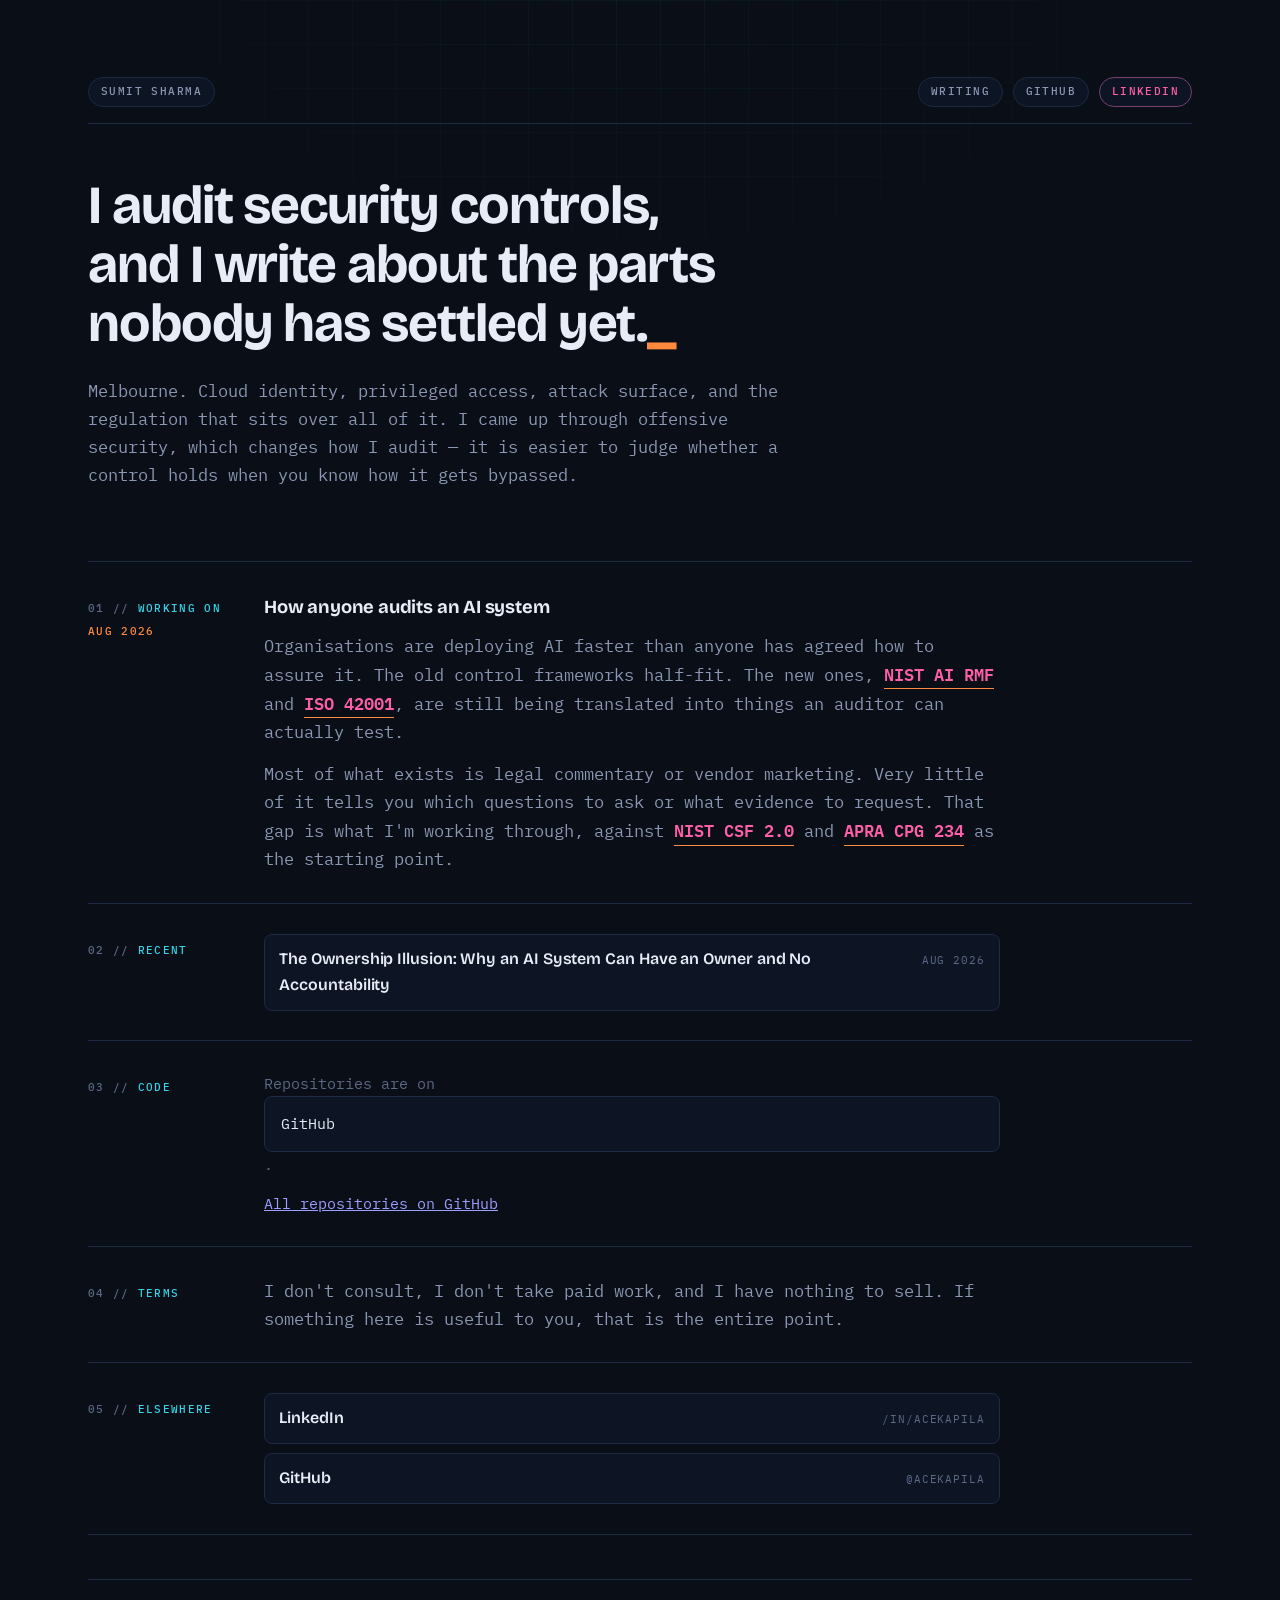
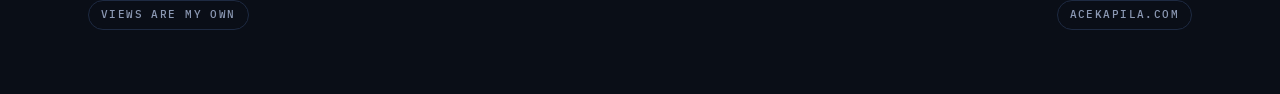
==== index.html @ 3126e385 "Remove 'in financial services' from headline statement" ====
<!DOCTYPE html>
<html lang="en">
<head>
<meta charset="utf-8">
<meta name="viewport" content="width=device-width, initial-scale=1">
<title>Sumit Sharma — acekapila</title>
<meta name="description" content="Sumit Sharma. Security and information security auditor in financial services, Melbourne.">
<meta name="author" content="Sumit Sharma">
<link rel="canonical" href="https://acekapila.com/">
<link rel="icon" href="/favicon.ico" sizes="any">
<meta property="og:type" content="website">
<meta property="og:title" content="Sumit Sharma — acekapila">
<meta property="og:description" content="Security auditor in financial services, Melbourne. I write about the parts nobody has settled yet.">
<meta property="og:url" content="https://acekapila.com/">
<link rel="preconnect" href="https://fonts.googleapis.com">
<link rel="preconnect" href="https://fonts.gstatic.com" crossorigin>
<link href="https://fonts.googleapis.com/css2?family=Bricolage+Grotesque:opsz,wght@12..96,400;12..96,600;12..96,700&family=IBM+Plex+Mono:wght@400;500;600&display=swap" rel="stylesheet">
<meta name="color-scheme" content="dark">
<link rel="stylesheet" href="assets/style.css">
<!-- Cloudflare Web Analytics --><script type='module' src='https://static.cloudflareinsights.com/beacon.min.js' data-cf-beacon='{"token": "5756725cdbbf4eb5a222c07a6df9ddc5"}'></script><!-- End Cloudflare Web Analytics -->
</head>
<body>
<main class="wrap">

  <header class="masthead">
    <p class="tag">Sumit Sharma</p>
    <nav>
      <a class="tag" href="writing/index.html">Writing</a>
      <a class="tag" href="https://github.com/acekapila">GitHub</a>
      <a class="tag tag--accent" href="https://www.linkedin.com/in/acekapila/">LinkedIn</a>
    </nav>
  </header>

  <!-- ============================================================
       DURABLE — should survive a change of focus. Leave this alone.
       ============================================================ -->
  <h1 class="statement rise">I audit security controls, and I write about the parts nobody has settled yet.</h1>

  <p class="standfirst rise">Melbourne. Cloud identity, privileged access, attack surface, and the regulation that sits over all of it. I came up through offensive security, which changes how I audit — it is easier to judge whether a control holds when you know how it gets bypassed.</p>

  <div class="entries">

    <!-- ============================================================
         SWAPPABLE — when your focus moves, change only this block
         and its date. Nothing above needs touching.
         ============================================================ -->
    <section class="entry rise">
      <p class="entry__ref">Working on<span>Aug 2026</span></p>
      <div>
        <h2>How anyone audits an AI system</h2>
        <p class="entry__body">Organisations are deploying AI faster than anyone has agreed how to assure it. The old control frameworks half-fit. The new ones, <strong>NIST AI RMF</strong> and <strong>ISO 42001</strong>, are still being translated into things an auditor can actually test.</p>
        <p class="entry__body">Most of what exists is legal commentary or vendor marketing. Very little of it tells you which questions to ask or what evidence to request. That gap is what I'm working through, against <strong>NIST CSF 2.0</strong> and <strong>APRA CPG 234</strong> as the starting point.</p>
      </div>
    </section>

    <section class="entry rise">
      <p class="entry__ref">Recent</p>
      <div>
        <ul class="links">
          <li>
            <a href="writing/the-ownership-illusion/">
              <span class="links__name">The Ownership Illusion: Why an AI System Can Have an Owner and No Accountability</span>
              <span class="links__meta">Aug 2026</span>
            </a>
          </li>
        </ul>
      </div>
    </section>

    <!-- ============================================================
         CODE — populates itself from the GitHub API.
         Tag a repo with the topic "showcase" on GitHub to feature it.
         With no tagged repos it shows the four most recently pushed.
         ============================================================ -->
    <section class="entry rise">
      <p class="entry__ref">Code</p>
      <div>
        <ul class="repos" id="repos" data-user="acekapila" data-topic="showcase" data-limit="4">
          <li><p class="repos--loading">Loading repositories&hellip;</p></li>
        </ul>
        <p class="links__note" style="margin-top:.9rem;"><a href="https://github.com/acekapila">All repositories on GitHub</a></p>
      </div>
    </section>

    <section class="entry rise">
      <p class="entry__ref">Terms</p>
      <div>
        <p class="entry__body">I don't consult, I don't take paid work, and I have nothing to sell. If something here is useful to you, that is the entire point.</p>
      </div>
    </section>

    <section class="entry rise">
      <p class="entry__ref">Elsewhere</p>
      <div>
        <ul class="links">
          <li>
            <a href="https://www.linkedin.com/in/acekapila/">
              <span class="links__name">LinkedIn</span>
              <span class="links__meta">/in/acekapila</span>
            </a>
          </li>
          <li>
            <a href="https://github.com/acekapila">
              <span class="links__name">GitHub</span>
              <span class="links__meta">@acekapila</span>
            </a>
          </li>
        </ul>
      </div>
    </section>

  </div>

  <footer class="colophon">
    <p class="tag">Views are my own</p>
    <p class="tag">acekapila.com</p>
  </footer>

</main>

<script>
(function () {
  var el = document.getElementById('repos');
  if (!el) return;

  var user  = el.getAttribute('data-user');
  var topic = el.getAttribute('data-topic');
  var limit = parseInt(el.getAttribute('data-limit'), 10) || 4;

  function fallback(msg) {
    el.innerHTML = '<li><p class="repos--loading">' + msg + '</p></li>';
  }

  function esc(s) {
    return String(s == null ? '' : s).replace(/[&<>"']/g, function (c) {
      return { '&': '&amp;', '<': '&lt;', '>': '&gt;', '"': '&quot;', "'": '&#39;' }[c];
    });
  }

  fetch('https://api.github.com/users/' + user + '/repos?sort=pushed&per_page=100', {
    headers: { 'Accept': 'application/vnd.github+json' }
  })
    .then(function (r) {
      if (!r.ok) throw new Error(r.status);
      return r.json();
    })
    .then(function (all) {
      if (!Array.isArray(all)) throw new Error('bad payload');

      var live = all.filter(function (r) {
        return !r.fork && !r.archived && !r.private;
      });

      var tagged = live.filter(function (r) {
        return (r.topics || []).indexOf(topic) !== -1;
      });

      var picked = (tagged.length ? tagged : live).slice(0, limit);

      if (!picked.length) {
        fallback('No public repositories yet.');
        return;
      }

      el.innerHTML = picked.map(function (r) {
        var meta = [];
        if (r.language) {
          meta.push('<span class="repo__lang">' + esc(r.language) + '</span>');
        }
        if (r.stargazers_count) {
          meta.push('<span>' + r.stargazers_count + ' stars</span>');
        }
        if (r.pushed_at) {
          meta.push('<span>Updated ' + new Date(r.pushed_at).toLocaleDateString('en-AU', {
            month: 'short', year: 'numeric'
          }) + '</span>');
        }
        return '<li><a href="' + esc(r.html_url) + '">' +
          '<span class="repo__name">' + esc(r.name) + '</span>' +
          (r.description ? '<p class="repo__desc">' + esc(r.description) + '</p>' : '') +
          (meta.length ? '<p class="repo__meta">' + meta.join('') + '</p>' : '') +
          '</a></li>';
      }).join('');
    })
    .catch(function () {
      fallback('Repositories are on <a href="https://github.com/' + user + '">GitHub</a>.');
    });
})();
</script>
</body>
</html>
---- assets/style.css ----
/* acekapila.com — techno */

:root{
  --bg:#0a0e17;
  --panel:#0d1424;
  --panel-hi:#111a2e;
  --border:#1e2a42;
  --ink:#e7ecf7;
  --ink-soft:#8b98b3;
  --accent:#35d4e8;     /* cyan — links, refs, eyebrow */
  --accent-2:#ff5fa8;   /* magenta — strong emphasis */
  --accent-3:#ff8a3d;   /* orange — underline / cursor */
  --mute:#5c6a86;
  --measure:46rem;
  --mono:"IBM Plex Mono",ui-monospace,"SFMono-Regular",Menlo,Consolas,monospace;
  --grot:"Bricolage Grotesque",system-ui,sans-serif;
}

*,*::before,*::after{box-sizing:border-box;}
html{-webkit-text-size-adjust:100%;}

body{
  margin:0;
  background:var(--bg);
  color:var(--ink-soft);
  font-family:var(--mono);
  font-size:clamp(1rem,0.95rem + 0.28vw,1.0625rem);
  line-height:1.65;
  -webkit-font-smoothing:antialiased;
}

/* faint circuit grid */
body::before{
  content:"";
  position:fixed;
  inset:0;
  pointer-events:none;
  z-index:0;
  background-image:
    linear-gradient(rgba(53,212,232,.05) 1px,transparent 1px),
    linear-gradient(90deg,rgba(53,212,232,.05) 1px,transparent 1px);
  background-size:2.75rem 2.75rem;
  mask-image:radial-gradient(ellipse 70% 55% at 50% 0%,#000 0%,transparent 75%);
}

.wrap{
  position:relative;
  z-index:1;
  max-width:76rem;
  margin:0 auto;
  padding:clamp(2.25rem,6vw,5rem) clamp(1.25rem,5vw,3.5rem) 4rem;
}

/* ---------- masthead ---------- */

.masthead{
  display:flex;
  flex-wrap:wrap;
  gap:.6rem 1rem;
  align-items:baseline;
  justify-content:space-between;
  padding-bottom:1rem;
  border-bottom:1px solid var(--border);
}

.masthead a{text-decoration:none;}

.tag{
  display:inline-block;
  font-family:var(--mono);
  font-size:.68rem;
  font-weight:500;
  letter-spacing:.13em;
  text-transform:uppercase;
  color:var(--ink-soft);
  border:1px solid var(--border);
  background:var(--panel);
  border-radius:99px;
  padding:.32rem .75rem;
  margin:0;
  transition:border-color .15s ease,color .15s ease;
}

.tag--accent{color:var(--accent-2);border-color:color-mix(in srgb,var(--accent-2) 40%,var(--border));}

.masthead a.tag:hover,.masthead a.tag:focus-visible{
  color:var(--accent);
  border-color:var(--accent);
}
.masthead a.tag:focus-visible{outline:2px solid var(--accent);outline-offset:2px;}

.masthead nav{display:flex;flex-wrap:wrap;gap:.6rem;}

/* ---------- statement ---------- */

.statement{
  font-family:var(--grot);
  font-weight:700;
  font-size:clamp(1.85rem,1.1rem + 3.4vw,3.35rem);
  line-height:1.1;
  letter-spacing:-.02em;
  color:var(--ink);
  margin:clamp(2rem,5vw,3.25rem) 0 0;
  max-width:22ch;
  text-wrap:balance;
}

.statement::after{
  content:"_";
  color:var(--accent-3);
  animation:blink 1.1s step-end infinite;
}

@keyframes blink{50%{opacity:0;}}

.standfirst{
  margin:1.5rem 0 0;
  max-width:var(--measure);
  font-size:1em;
  color:var(--ink-soft);
}

/* ---------- entries ---------- */

.entries{
  margin:clamp(2.75rem,7vw,4.5rem) 0 0;
  border-top:1px solid var(--border);
  counter-reset:entry;
}

.entry{
  counter-increment:entry;
  display:grid;
  grid-template-columns:9rem minmax(0,1fr);
  gap:0 2rem;
  padding:1.85rem 0;
  border-bottom:1px solid var(--border);
}

.entry__ref{
  font-family:var(--mono);
  font-size:.68rem;
  font-weight:500;
  letter-spacing:.12em;
  text-transform:uppercase;
  color:var(--accent);
  padding-top:.5rem;
  margin:0;
}

.entry__ref::before{
  content:"0" counter(entry) " // ";
  color:var(--mute);
}

.entry__ref span{display:block;color:var(--accent-3);margin-top:.35rem;}

.entry__body{margin:0;max-width:var(--measure);}
.entry__body + .entry__body{margin-top:.9rem;}

.entry__body strong{
  font-weight:600;
  color:var(--accent-2);
  border-bottom:1.5px solid var(--accent-3);
  padding-bottom:.05em;
}

.entry h2{
  font-family:var(--grot);
  font-weight:700;
  font-size:1.15rem;
  letter-spacing:-.01em;
  color:var(--ink);
  margin:0 0 .6rem;
}

/* ---------- link lists ---------- */

.links{list-style:none;margin:0;padding:0;max-width:var(--measure);}
.links li + li{margin-top:.6rem;}

.links a{
  display:flex;
  align-items:baseline;
  gap:.85rem;
  padding:.7rem .9rem;
  color:var(--ink);
  text-decoration:none;
  background:var(--panel);
  border:1px solid var(--border);
  border-radius:8px;
  transition:border-color .15s ease,background .15s ease;
}

.links a:hover,.links a:focus-visible{
  border-color:var(--accent);
  background:var(--panel-hi);
}

.links a:focus-visible{outline:2px solid var(--accent);outline-offset:2px;}

.links__name{
  font-family:var(--grot);
  font-weight:600;
  font-size:1rem;
  letter-spacing:-.005em;
}

.links__meta{
  font-family:var(--mono);
  font-size:.68rem;
  letter-spacing:.08em;
  text-transform:uppercase;
  color:var(--mute);
  margin-left:auto;
  white-space:nowrap;
}

.links__note{
  margin:.1rem 0 0;
  font-size:.95rem;
  color:var(--ink-soft);
  max-width:var(--measure);
}

/* ---------- article ---------- */

.article{max-width:var(--measure);margin:clamp(2rem,5vw,3.25rem) 0 0;}

.article h1{
  font-family:var(--grot);
  font-weight:700;
  font-size:clamp(1.6rem,1.15rem + 2vw,2.5rem);
  line-height:1.14;
  letter-spacing:-.02em;
  color:var(--ink);
  margin:.6rem 0 0;
  text-wrap:balance;
}

.article h2{
  font-family:var(--grot);
  font-weight:700;
  font-size:1.25rem;
  letter-spacing:-.01em;
  color:var(--ink);
  margin:2.4rem 0 .6rem;
}

.article p{margin:0 0 1.15rem;}
.article ul,.article ol{margin:0 0 1.15rem;padding-left:1.15rem;}
.article li{margin-bottom:.4rem;}

.article a{
  color:var(--accent);
  text-decoration:underline;
  text-underline-offset:.18em;
  text-decoration-thickness:1.5px;
  text-decoration-color:var(--accent-3);
}
.article a:hover,.article a:focus-visible{color:var(--ink);}

.article table{border-collapse:collapse;width:100%;margin:0 0 1.5rem;font-size:.92rem;}
.article th,.article td{text-align:left;padding:.55rem .75rem .55rem 0;border-bottom:1px solid var(--border);vertical-align:top;}
.article th{
  font-family:var(--mono);
  font-size:.68rem;
  font-weight:500;
  letter-spacing:.1em;
  text-transform:uppercase;
  color:var(--accent);
}

.article blockquote{
  margin:0 0 1.15rem;
  padding:.9rem 1.1rem;
  background:var(--panel);
  border-left:2px solid var(--accent-3);
  color:var(--ink-soft);
  border-radius:0 8px 8px 0;
}

/* ---------- colophon ---------- */

.colophon{
  margin-top:2.75rem;
  padding-top:1.25rem;
  border-top:1px solid var(--border);
  display:flex;
  flex-wrap:wrap;
  gap:.4rem 1.5rem;
  justify-content:space-between;
}

.colophon .tag{background:transparent;}

/* ---------- load sequence ---------- */

.rise{opacity:0;transform:translateY(9px);animation:rise .62s cubic-bezier(.22,.7,.3,1) forwards;}
.rise:nth-child(1){animation-delay:.04s;}
.rise:nth-child(2){animation-delay:.1s;}
.rise:nth-child(3){animation-delay:.16s;}
.rise:nth-child(4){animation-delay:.22s;}
.rise:nth-child(5){animation-delay:.28s;}
.rise:nth-child(6){animation-delay:.34s;}

@keyframes rise{to{opacity:1;transform:none;}}

@media (prefers-reduced-motion:reduce){
  .rise{animation:none;opacity:1;transform:none;}
  .statement::after{animation:none;}
}

/* ---------- narrow ---------- */

@media (max-width:34rem){
  .entry{grid-template-columns:1fr;gap:.6rem;}
  .entry__ref{padding-top:0;}
  .entry__ref span{display:inline;margin:0 0 0 .6rem;}
  .links a{flex-wrap:wrap;gap:.15rem .85rem;}
  .links__meta{margin-left:0;}
  body::before{display:none;}
}

/* ---------- repository list ---------- */

.repos{list-style:none;margin:0;padding:0;max-width:var(--measure);}
.repos li{padding:0;margin:0 0 .6rem;}
.repos li:last-child{margin-bottom:0;}

.repos a{
  display:block;
  padding:.9rem 1rem;
  color:var(--ink);
  text-decoration:none;
  background:var(--panel);
  border:1px solid var(--border);
  border-radius:8px;
  transition:border-color .15s ease,background .15s ease;
}

.repos a:hover,.repos a:focus-visible{
  border-color:var(--accent);
  background:var(--panel-hi);
}

.repos a:focus-visible{outline:2px solid var(--accent);outline-offset:2px;}

.repo__name{
  font-family:var(--mono);
  font-size:.92rem;
  font-weight:600;
  letter-spacing:-.005em;
  color:var(--ink);
}

.repo__desc{
  margin:.3rem 0 0;
  font-size:.92rem;
  line-height:1.5;
  color:var(--ink-soft);
}

.repo__meta{
  margin:.5rem 0 0;
  display:flex;
  flex-wrap:wrap;
  gap:.35rem .9rem;
  font-family:var(--mono);
  font-size:.66rem;
  letter-spacing:.1em;
  text-transform:uppercase;
  color:var(--mute);
}

.repo__lang::before{
  content:"";
  display:inline-block;
  width:.45rem;height:.45rem;
  margin-right:.4rem;
  border-radius:50%;
  background:var(--accent);
  box-shadow:0 0 6px var(--accent);
  vertical-align:.02rem;
}

.repos--loading{color:var(--mute);font-size:.95rem;margin:0;}
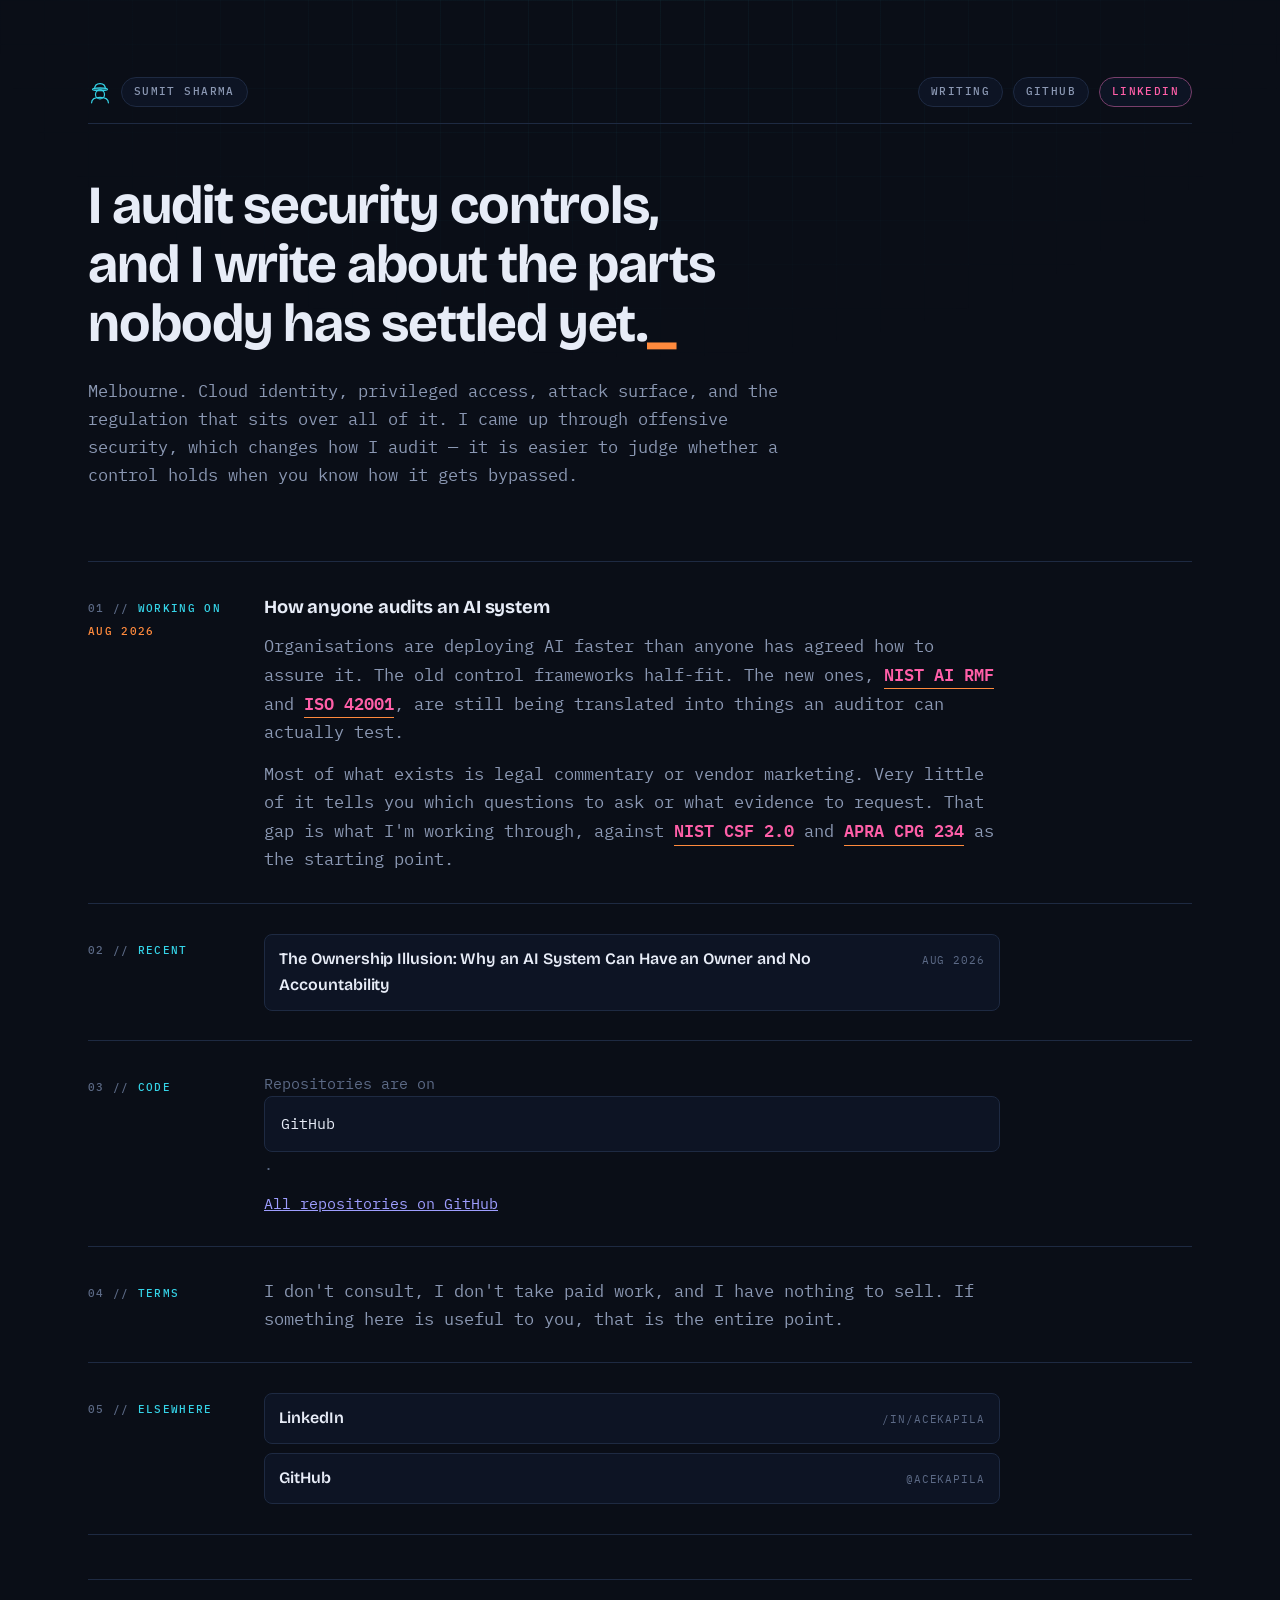
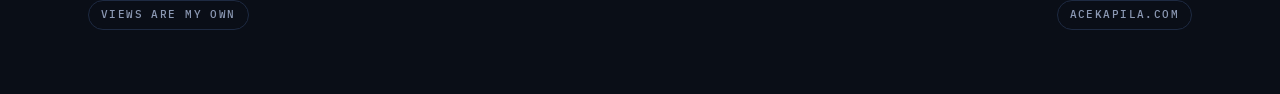
==== commit 998287a9: "Add hat logo mark to home page masthead" ====
--- a/index.html
+++ b/index.html
@@ -23,7 +23,15 @@
 <main class="wrap">
 
   <header class="masthead">
-    <p class="tag">Sumit Sharma</p>
+    <div class="brand">
+      <svg class="logo" viewBox="0 0 40 40" aria-hidden="true">
+        <path d="M11 15 Q11 6 20 6 Q29 6 29 15 Z"/>
+        <ellipse cx="20" cy="15.5" rx="12.5" ry="2.4"/>
+        <circle cx="20" cy="24" r="7.5"/>
+        <path d="M6 38 Q6 29 20 29 Q34 29 34 38"/>
+      </svg>
+      <p class="tag">Sumit Sharma</p>
+    </div>
     <nav>
       <a class="tag" href="writing/index.html">Writing</a>
       <a class="tag" href="https://github.com/acekapila">GitHub</a>
--- a/assets/style.css
+++ b/assets/style.css
@@ -57,10 +57,23 @@
   display:flex;
   flex-wrap:wrap;
   gap:.6rem 1rem;
-  align-items:baseline;
+  align-items:center;
   justify-content:space-between;
   padding-bottom:1rem;
   border-bottom:1px solid var(--border);
+}
+
+.brand{display:flex;align-items:center;gap:.55rem;}
+
+.logo{
+  width:1.5rem;
+  height:1.5rem;
+  flex:none;
+  fill:none;
+  stroke:var(--accent);
+  stroke-width:2;
+  stroke-linecap:round;
+  stroke-linejoin:round;
 }
 
 .masthead a{text-decoration:none;}
@@ -236,6 +249,13 @@
   color:var(--ink);
   margin:.6rem 0 0;
   text-wrap:balance;
+}
+
+.article img{
+  max-width:100%;
+  height:auto;
+  display:block;
+  margin:1.75rem 0;
 }
 
 .article h2{
@@ -296,7 +316,7 @@
 
 /* ---------- load sequence ---------- */
 
-.rise{opacity:0;transform:translateY(9px);animation:rise .62s cubic-bezier(.22,.7,.3,1) forwards;}
+.rise{opacity:0;animation:rise .62s cubic-bezier(.22,.7,.3,1) forwards;}
 .rise:nth-child(1){animation-delay:.04s;}
 .rise:nth-child(2){animation-delay:.1s;}
 .rise:nth-child(3){animation-delay:.16s;}
@@ -304,10 +324,10 @@
 .rise:nth-child(5){animation-delay:.28s;}
 .rise:nth-child(6){animation-delay:.34s;}
 
-@keyframes rise{to{opacity:1;transform:none;}}
+@keyframes rise{to{opacity:1;}}
 
 @media (prefers-reduced-motion:reduce){
-  .rise{animation:none;opacity:1;transform:none;}
+  .rise{animation:none;opacity:1;}
   .statement::after{animation:none;}
 }
 
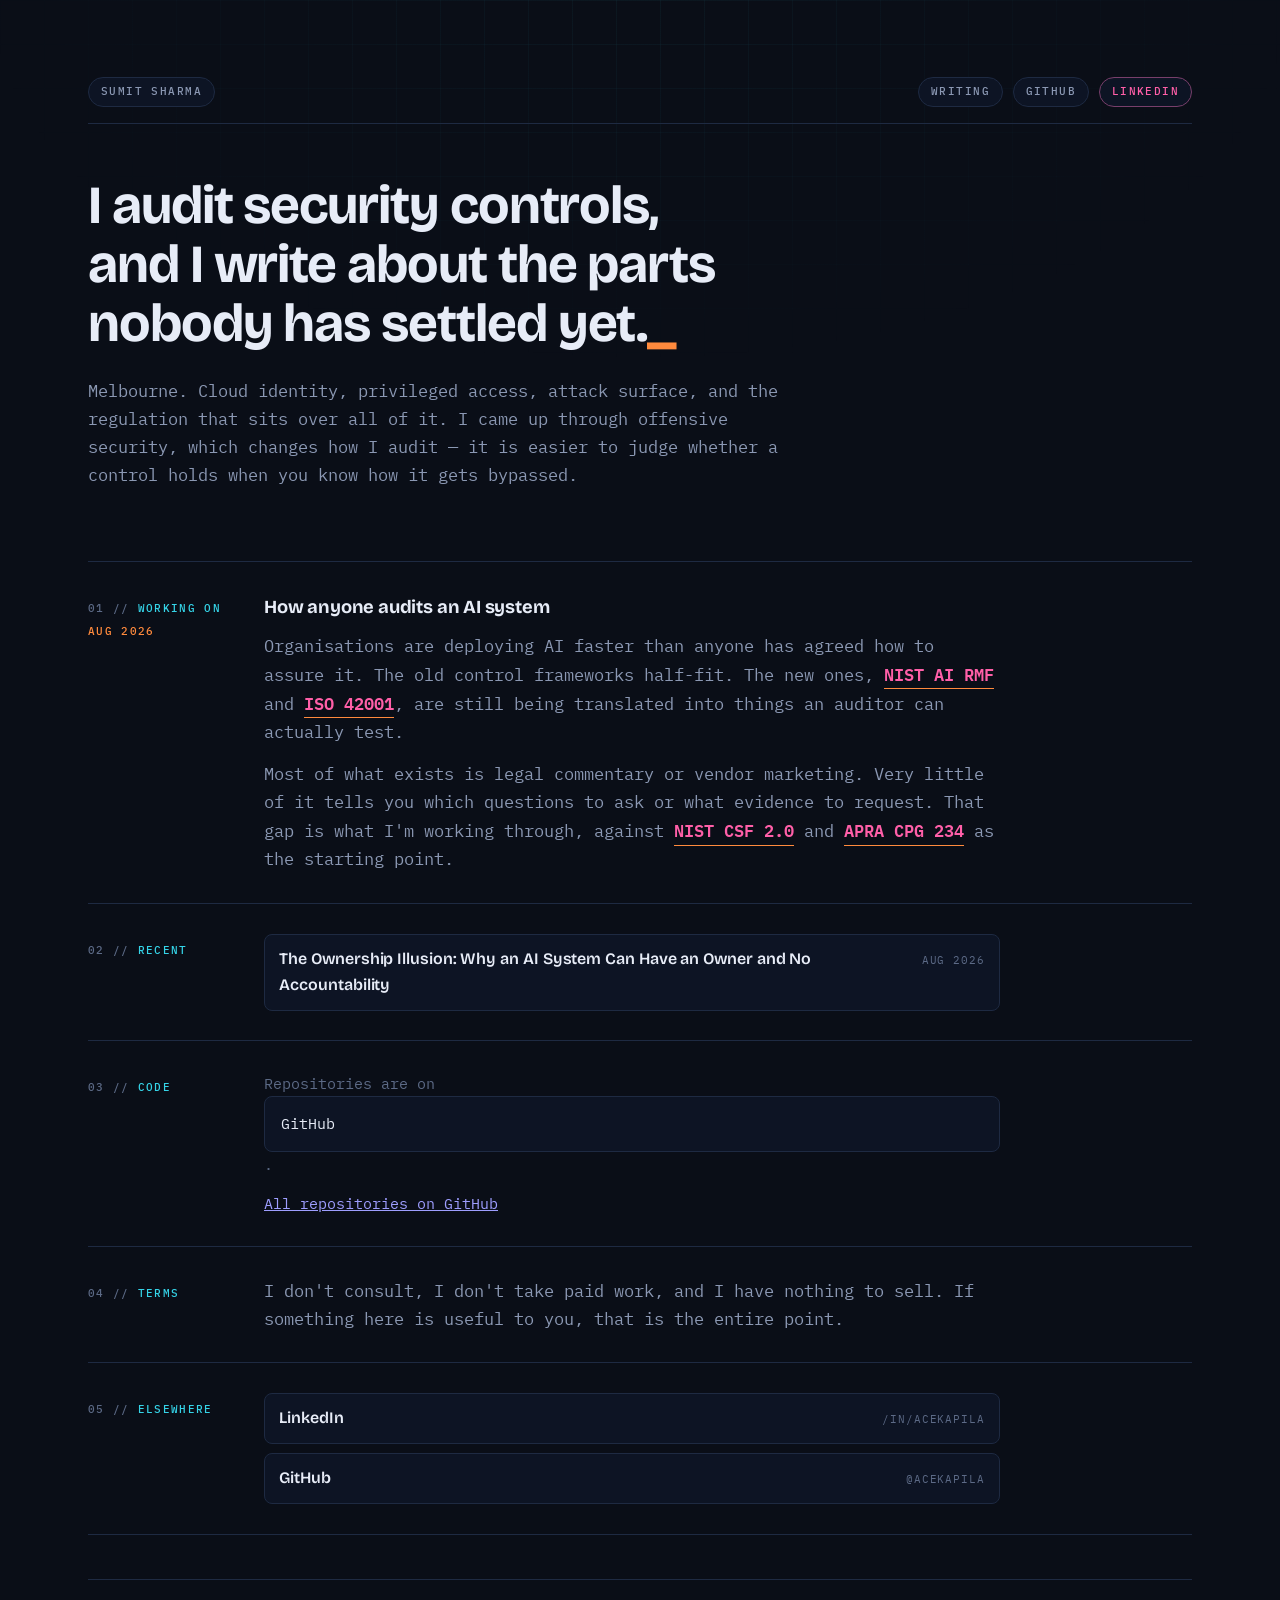
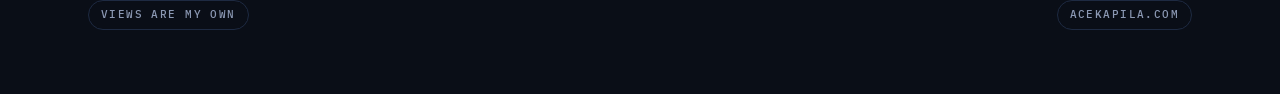
==== commit 7f33f10a: "Revert "Add hat logo mark to home page masthead" This reverts commit 998287a91fddde5cff559dc99370153" ====
--- a/index.html
+++ b/index.html
@@ -23,15 +23,7 @@
 <main class="wrap">
 
   <header class="masthead">
-    <div class="brand">
-      <svg class="logo" viewBox="0 0 40 40" aria-hidden="true">
-        <path d="M11 15 Q11 6 20 6 Q29 6 29 15 Z"/>
-        <ellipse cx="20" cy="15.5" rx="12.5" ry="2.4"/>
-        <circle cx="20" cy="24" r="7.5"/>
-        <path d="M6 38 Q6 29 20 29 Q34 29 34 38"/>
-      </svg>
-      <p class="tag">Sumit Sharma</p>
-    </div>
+    <p class="tag">Sumit Sharma</p>
     <nav>
       <a class="tag" href="writing/index.html">Writing</a>
       <a class="tag" href="https://github.com/acekapila">GitHub</a>
--- a/assets/style.css
+++ b/assets/style.css
@@ -57,23 +57,10 @@
   display:flex;
   flex-wrap:wrap;
   gap:.6rem 1rem;
-  align-items:center;
+  align-items:baseline;
   justify-content:space-between;
   padding-bottom:1rem;
   border-bottom:1px solid var(--border);
-}
-
-.brand{display:flex;align-items:center;gap:.55rem;}
-
-.logo{
-  width:1.5rem;
-  height:1.5rem;
-  flex:none;
-  fill:none;
-  stroke:var(--accent);
-  stroke-width:2;
-  stroke-linecap:round;
-  stroke-linejoin:round;
 }
 
 .masthead a{text-decoration:none;}
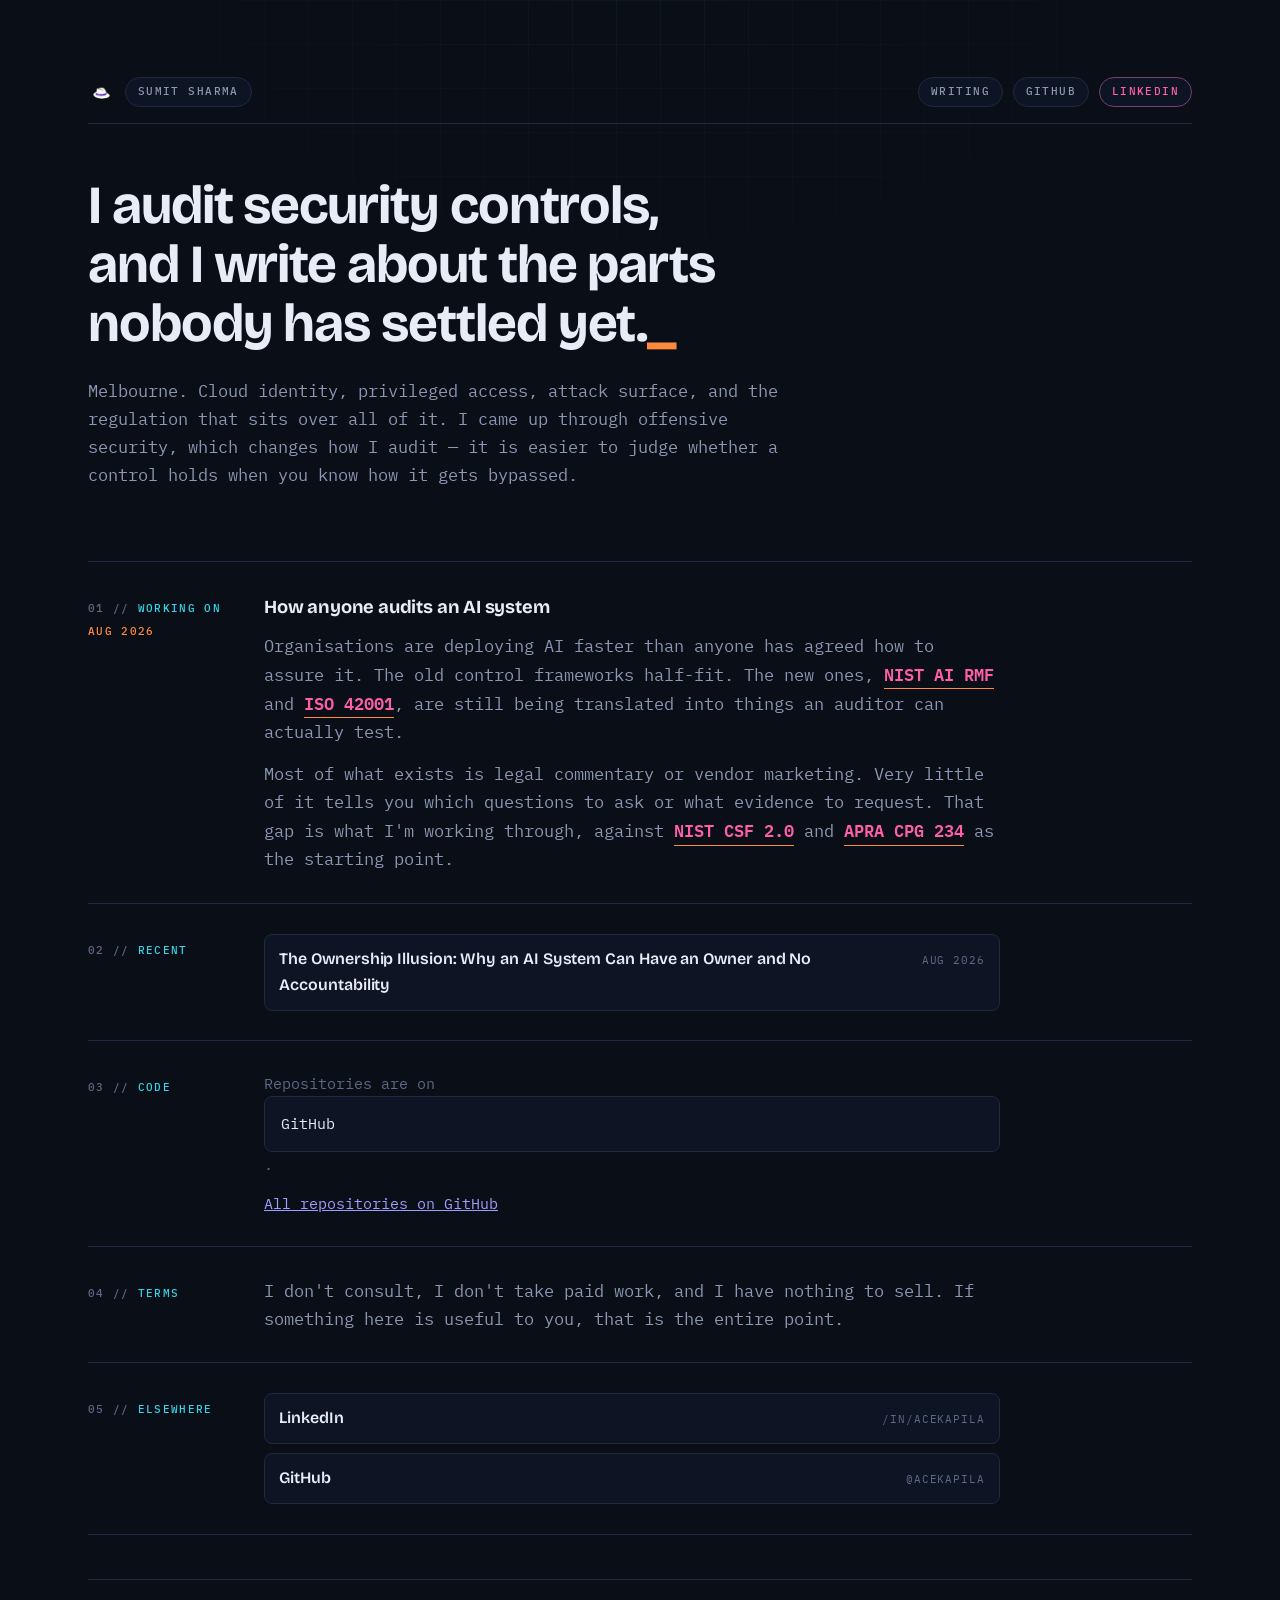
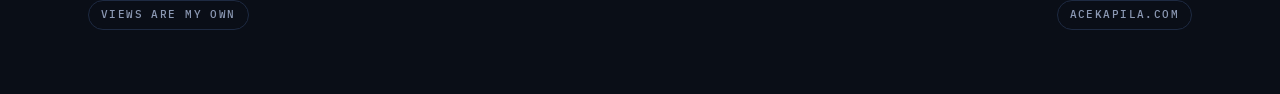
==== commit 2a6a8136: "Add hat logo to masthead on all pages" ====
--- a/index.html
+++ b/index.html
@@ -23,7 +23,10 @@
 <main class="wrap">
 
   <header class="masthead">
-    <p class="tag">Sumit Sharma</p>
+    <div class="brand">
+      <img class="logo" src="assets/images/logo.png" alt="">
+      <p class="tag">Sumit Sharma</p>
+    </div>
     <nav>
       <a class="tag" href="writing/index.html">Writing</a>
       <a class="tag" href="https://github.com/acekapila">GitHub</a>
--- a/assets/style.css
+++ b/assets/style.css
@@ -57,11 +57,15 @@
   display:flex;
   flex-wrap:wrap;
   gap:.6rem 1rem;
-  align-items:baseline;
+  align-items:center;
   justify-content:space-between;
   padding-bottom:1rem;
   border-bottom:1px solid var(--border);
 }
+
+.brand{display:flex;align-items:center;gap:.55rem;}
+
+.logo{width:1.75rem;height:1.75rem;flex:none;}
 
 .masthead a{text-decoration:none;}
 
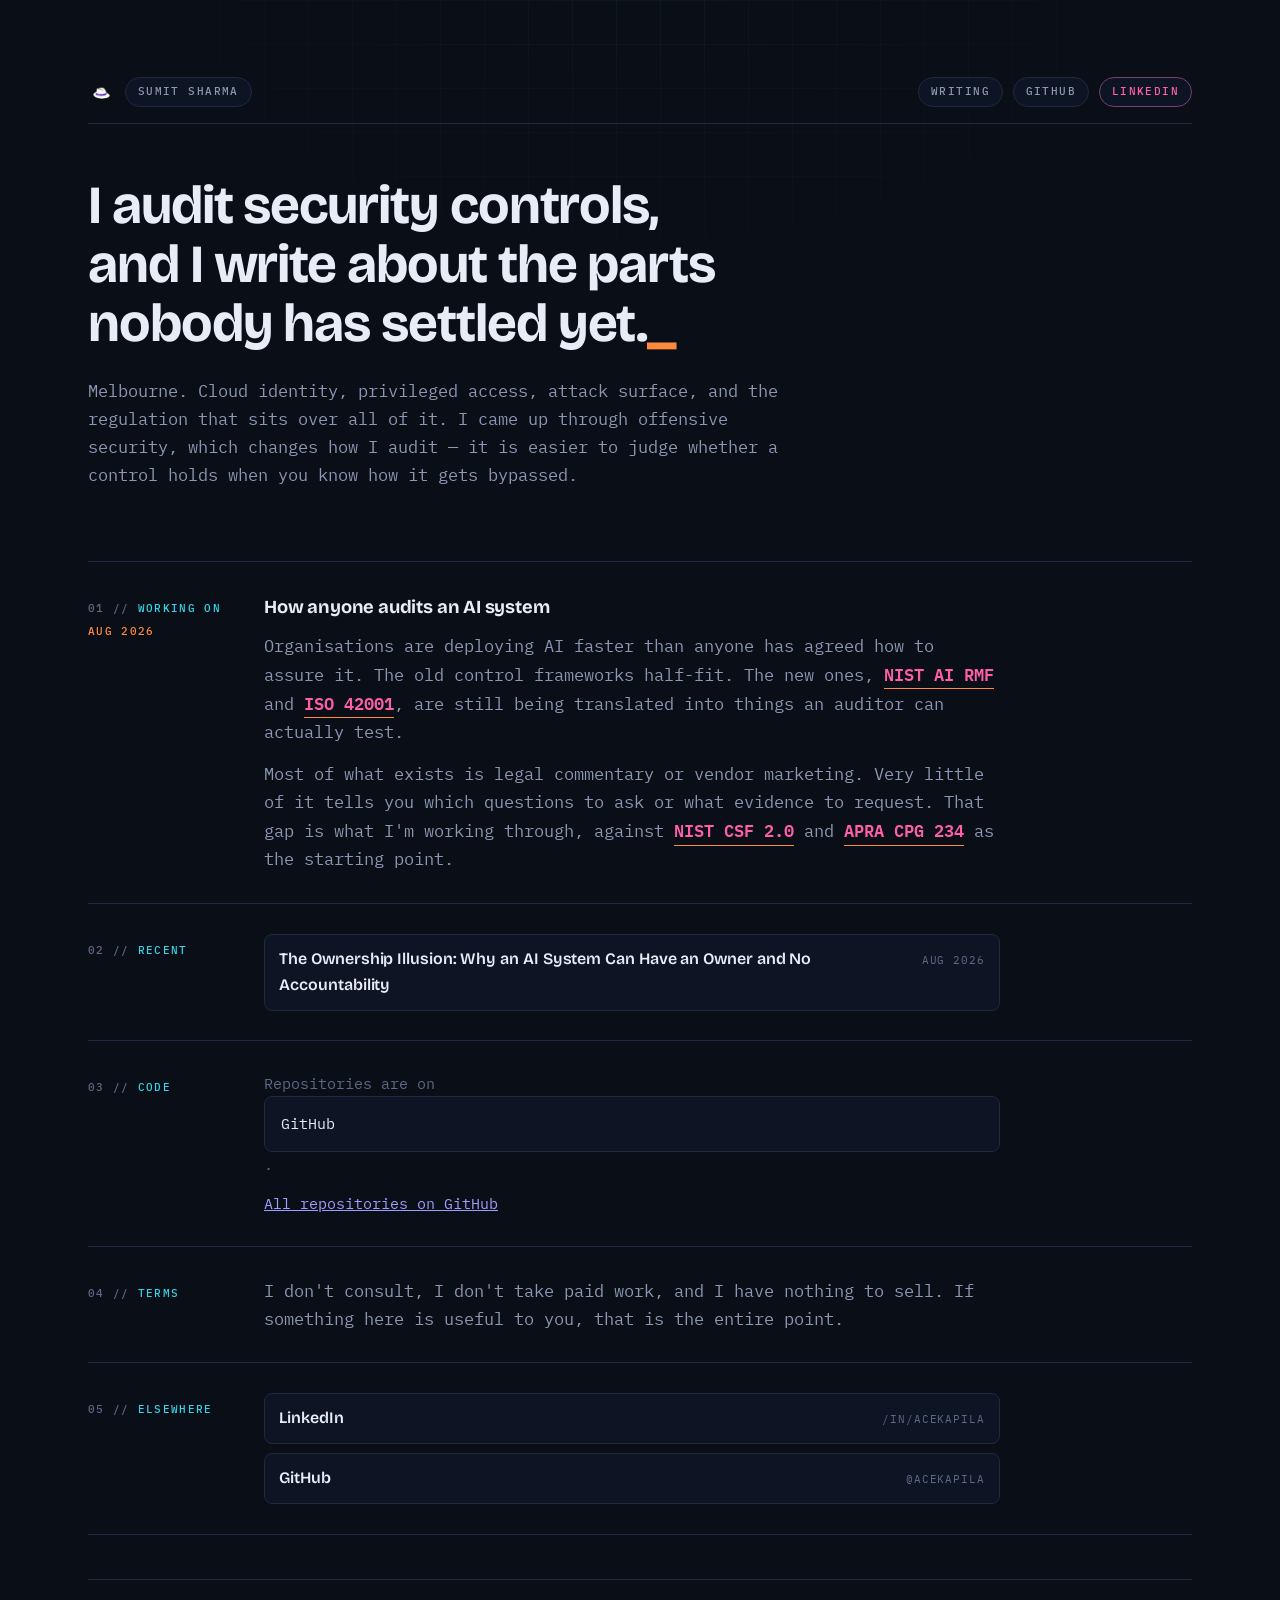
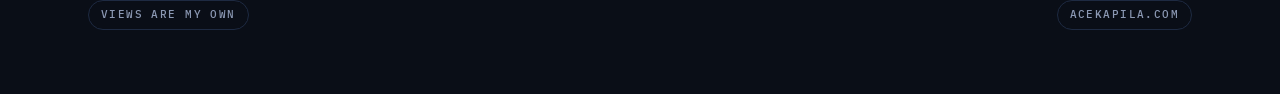
==== commit 9d4eb6a0: "Bust stylesheet cache so logo sizing takes effect immediately" ====
--- a/index.html
+++ b/index.html
@@ -16,7 +16,7 @@
 <link rel="preconnect" href="https://fonts.gstatic.com" crossorigin>
 <link href="https://fonts.googleapis.com/css2?family=Bricolage+Grotesque:opsz,wght@12..96,400;12..96,600;12..96,700&family=IBM+Plex+Mono:wght@400;500;600&display=swap" rel="stylesheet">
 <meta name="color-scheme" content="dark">
-<link rel="stylesheet" href="assets/style.css">
+<link rel="stylesheet" href="assets/style.css?v=2">
 <!-- Cloudflare Web Analytics --><script type='module' src='https://static.cloudflareinsights.com/beacon.min.js' data-cf-beacon='{"token": "5756725cdbbf4eb5a222c07a6df9ddc5"}'></script><!-- End Cloudflare Web Analytics -->
 </head>
 <body>
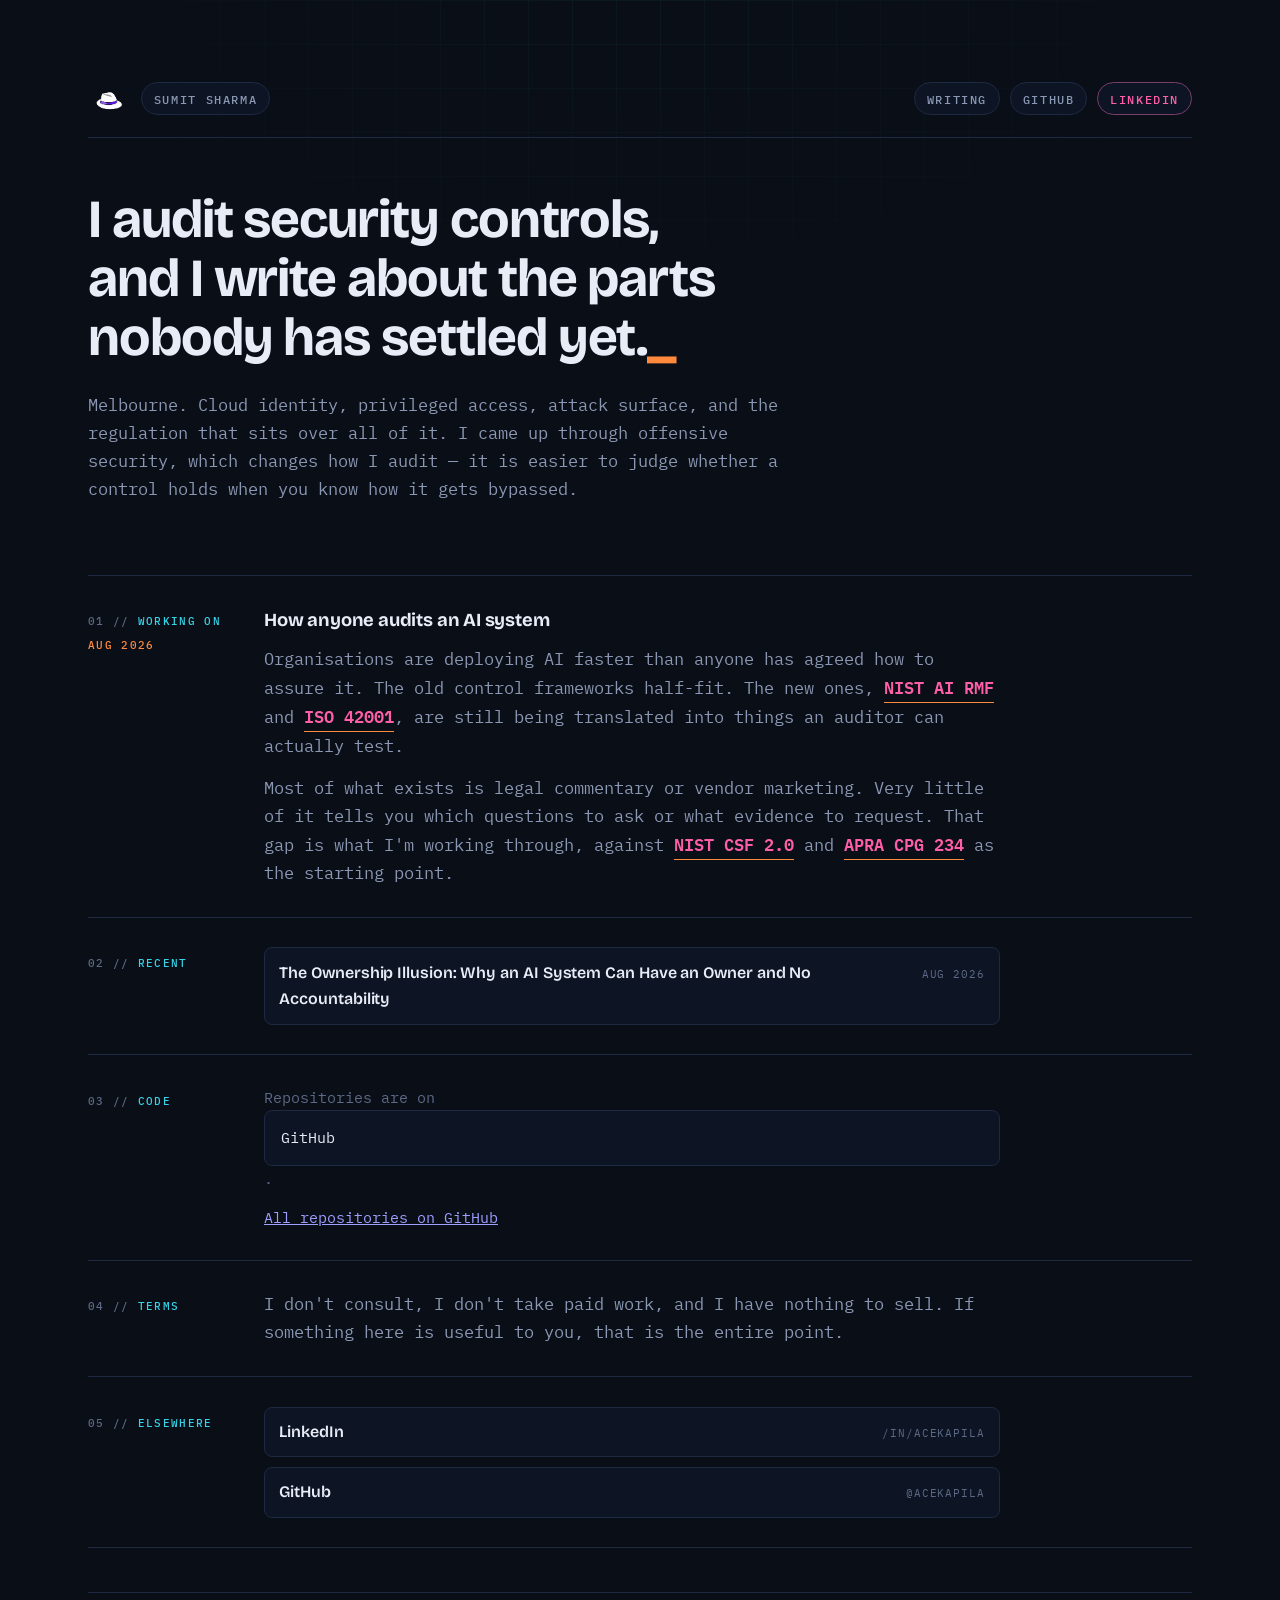
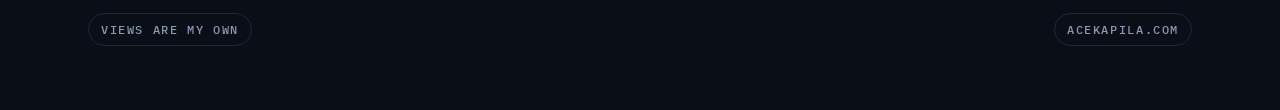
==== commit 0b5c0619: "Use logo.png as favicon, enlarge masthead logo and tag text" ====
--- a/index.html
+++ b/index.html
@@ -7,7 +7,7 @@
 <meta name="description" content="Sumit Sharma. Security and information security auditor in financial services, Melbourne.">
 <meta name="author" content="Sumit Sharma">
 <link rel="canonical" href="https://acekapila.com/">
-<link rel="icon" href="/favicon.ico" sizes="any">
+<link rel="icon" href="/assets/images/logo.png" type="image/png">
 <meta property="og:type" content="website">
 <meta property="og:title" content="Sumit Sharma — acekapila">
 <meta property="og:description" content="Security auditor in financial services, Melbourne. I write about the parts nobody has settled yet.">
--- a/assets/style.css
+++ b/assets/style.css
@@ -65,14 +65,14 @@
 
 .brand{display:flex;align-items:center;gap:.55rem;}
 
-.logo{width:1.75rem;height:1.75rem;flex:none;}
+.logo{width:2.75rem;height:2.75rem;flex:none;}
 
 .masthead a{text-decoration:none;}
 
 .tag{
   display:inline-block;
   font-family:var(--mono);
-  font-size:.68rem;
+  font-size:.78rem;
   font-weight:500;
   letter-spacing:.13em;
   text-transform:uppercase;
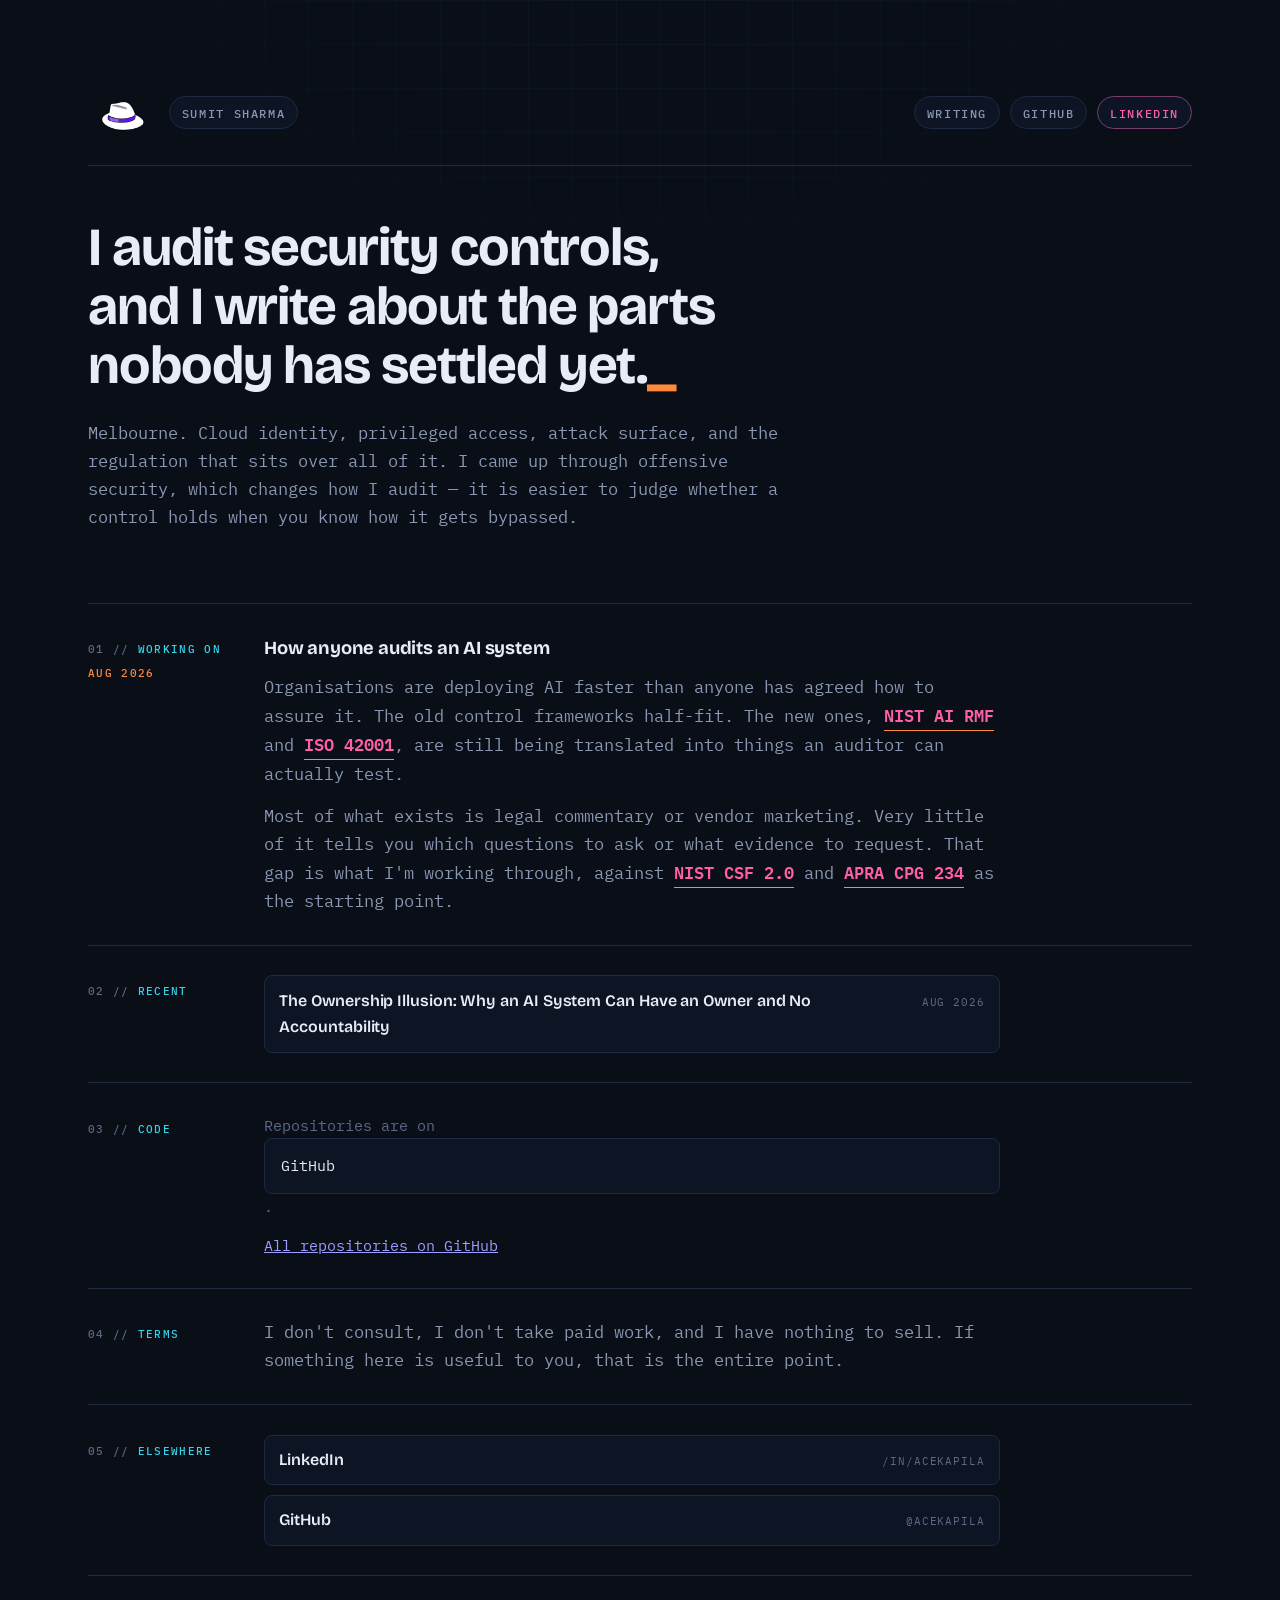
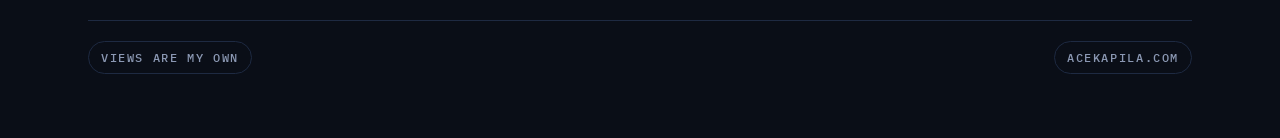
==== commit 6a66c260: "Enlarge masthead logo further" ====
--- a/index.html
+++ b/index.html
@@ -16,7 +16,7 @@
 <link rel="preconnect" href="https://fonts.gstatic.com" crossorigin>
 <link href="https://fonts.googleapis.com/css2?family=Bricolage+Grotesque:opsz,wght@12..96,400;12..96,600;12..96,700&family=IBM+Plex+Mono:wght@400;500;600&display=swap" rel="stylesheet">
 <meta name="color-scheme" content="dark">
-<link rel="stylesheet" href="assets/style.css?v=2">
+<link rel="stylesheet" href="assets/style.css?v=3">
 <!-- Cloudflare Web Analytics --><script type='module' src='https://static.cloudflareinsights.com/beacon.min.js' data-cf-beacon='{"token": "5756725cdbbf4eb5a222c07a6df9ddc5"}'></script><!-- End Cloudflare Web Analytics -->
 </head>
 <body>
--- a/assets/style.css
+++ b/assets/style.css
@@ -65,7 +65,7 @@
 
 .brand{display:flex;align-items:center;gap:.55rem;}
 
-.logo{width:2.75rem;height:2.75rem;flex:none;}
+.logo{width:4.5rem;height:4.5rem;flex:none;}
 
 .masthead a{text-decoration:none;}
 
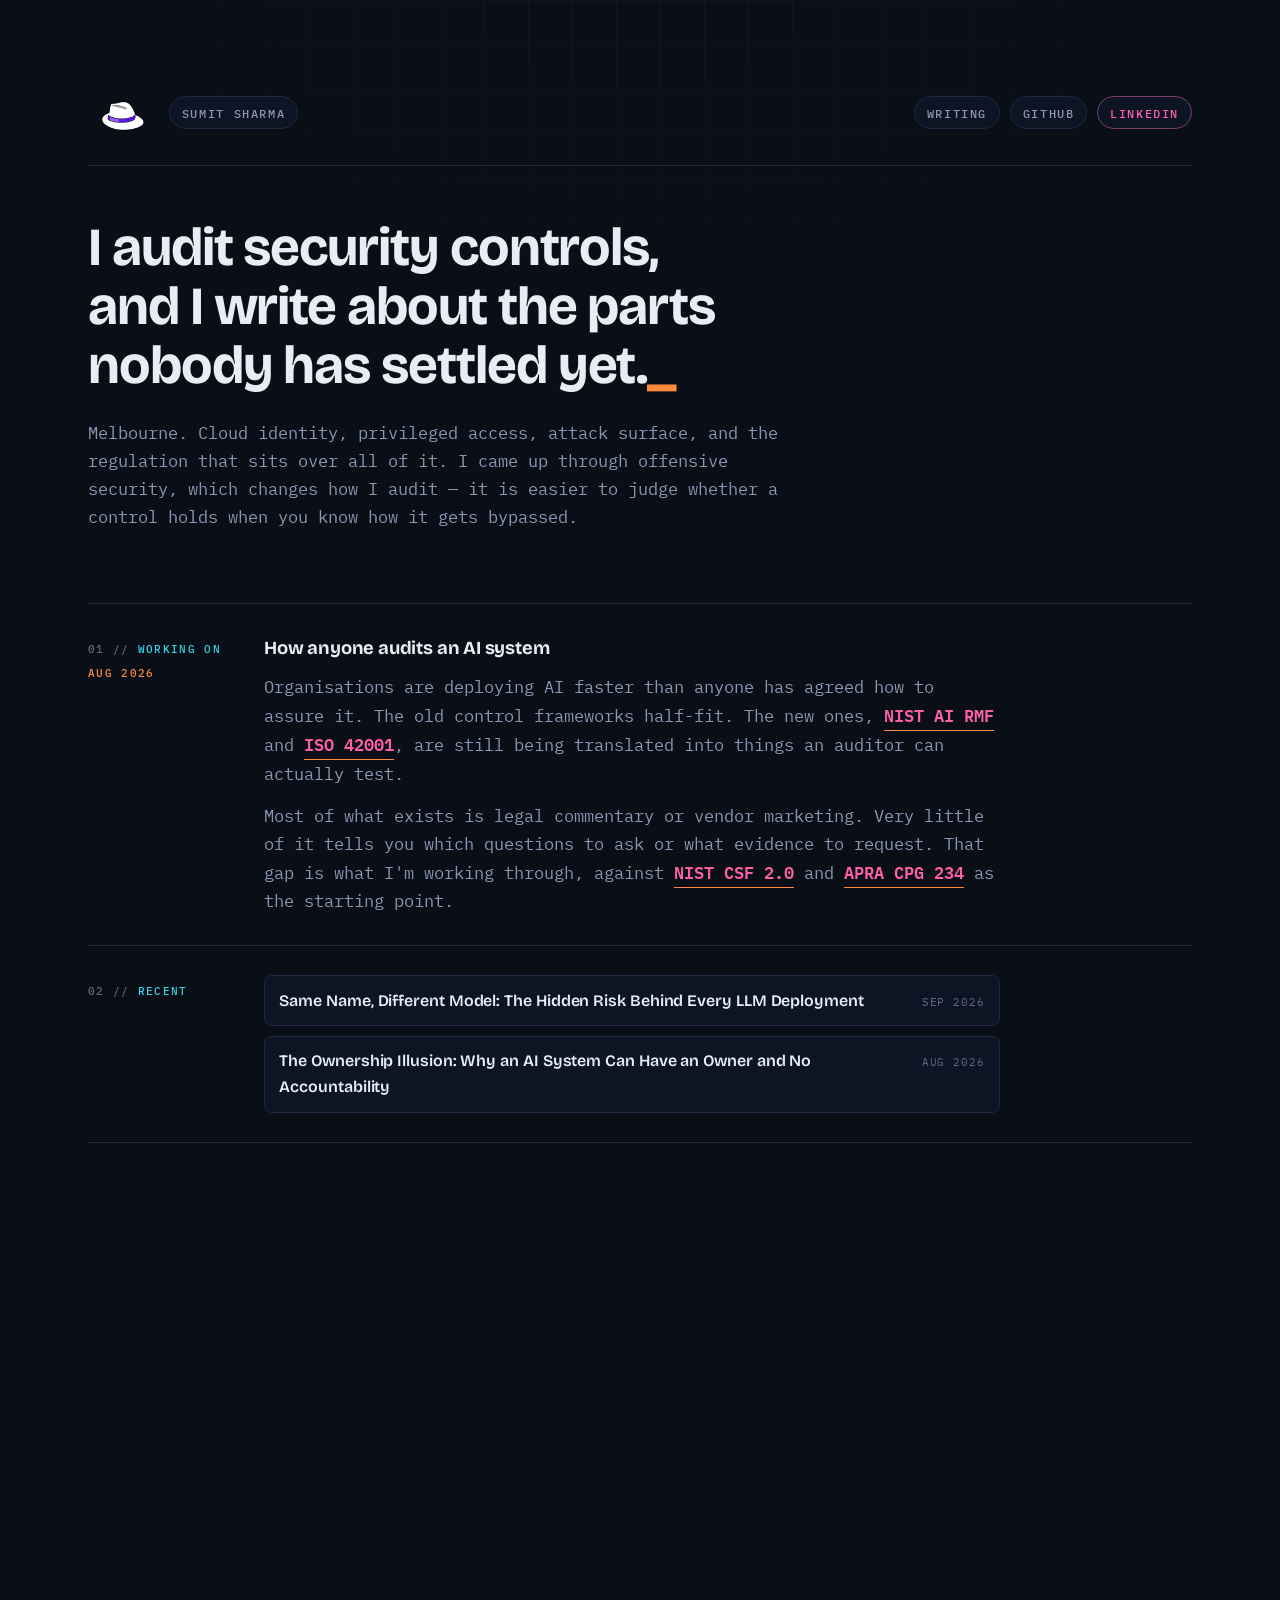
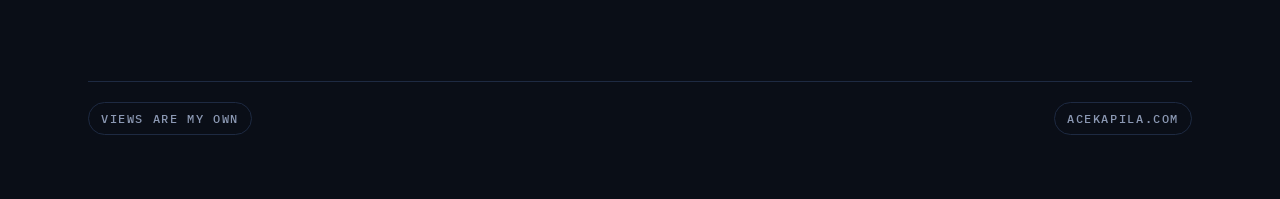
==== commit ec792bac: "Publish 'Same Name, Different Model' article with TL;DR, callout, and citations Co-Authored-By: Clau" ====
--- a/index.html
+++ b/index.html
@@ -16,7 +16,7 @@
 <link rel="preconnect" href="https://fonts.gstatic.com" crossorigin>
 <link href="https://fonts.googleapis.com/css2?family=Bricolage+Grotesque:opsz,wght@12..96,400;12..96,600;12..96,700&family=IBM+Plex+Mono:wght@400;500;600&display=swap" rel="stylesheet">
 <meta name="color-scheme" content="dark">
-<link rel="stylesheet" href="assets/style.css?v=3">
+<link rel="stylesheet" href="assets/style.css?v=4">
 <!-- Cloudflare Web Analytics --><script type='module' src='https://static.cloudflareinsights.com/beacon.min.js' data-cf-beacon='{"token": "5756725cdbbf4eb5a222c07a6df9ddc5"}'></script><!-- End Cloudflare Web Analytics -->
 </head>
 <body>
@@ -60,6 +60,12 @@
       <p class="entry__ref">Recent</p>
       <div>
         <ul class="links">
+          <li>
+            <a href="writing/model-drift-hidden-risk/">
+              <span class="links__name">Same Name, Different Model: The Hidden Risk Behind Every LLM Deployment</span>
+              <span class="links__meta">Sep 2026</span>
+            </a>
+          </li>
           <li>
             <a href="writing/the-ownership-illusion/">
               <span class="links__name">The Ownership Illusion: Why an AI System Can Have an Owner and No Accountability</span>
--- a/assets/style.css
+++ b/assets/style.css
@@ -291,6 +291,60 @@
   border-radius:0 8px 8px 0;
 }
 
+/* ---------- tldr ---------- */
+
+.tldr{
+  margin:1.75rem 0 2.25rem;
+  padding:1.25rem 1.5rem 1.4rem;
+  background:var(--panel);
+  border:1px solid var(--border);
+  border-radius:8px;
+}
+
+.tldr__label{
+  font-family:var(--mono);
+  font-size:.68rem;
+  font-weight:600;
+  letter-spacing:.13em;
+  text-transform:uppercase;
+  color:var(--accent);
+  margin:0 0 .8rem;
+}
+
+.tldr ul{margin:0;padding-left:1.15rem;}
+.tldr li{margin-bottom:.6rem;}
+.tldr li:last-child{margin-bottom:0;}
+
+/* ---------- callout ---------- */
+
+.callout{
+  display:flex;
+  gap:.85rem;
+  align-items:flex-start;
+  margin:0 0 1.15rem;
+  padding:1rem 1.15rem;
+  background:var(--panel);
+  border:1px solid var(--border);
+  border-left:3px solid var(--accent-3);
+  border-radius:0 8px 8px 0;
+}
+
+.callout__icon{flex:none;font-size:1.15rem;line-height:1.6;}
+.callout p{margin:0;color:var(--ink-soft);}
+
+/* ---------- citations ---------- */
+
+.article sup{font-size:.7em;}
+.article sup a{color:var(--accent);text-decoration:none;}
+.article sup a:hover,.article sup a:focus-visible{text-decoration:underline;}
+
+.references{
+  padding-left:1.25rem;
+  font-size:.92rem;
+  color:var(--ink-soft);
+}
+.references li{margin-bottom:.6rem;}
+
 /* ---------- colophon ---------- */
 
 .colophon{
